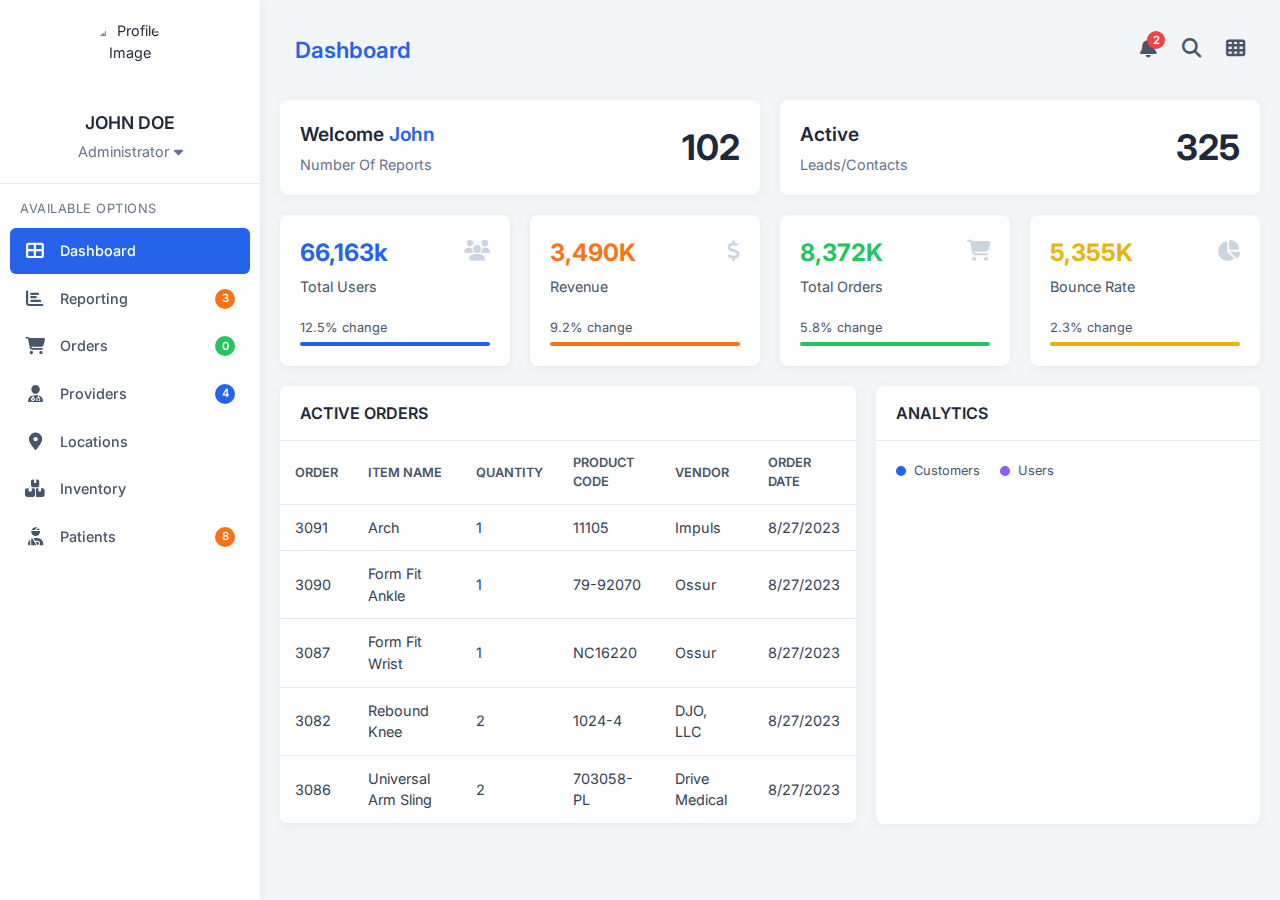
==== blue-dashboard.html @ a7ea46a5 "Add files via upload" ====
<!DOCTYPE html>
<html lang="en">
<head>
    <meta charset="UTF-8">
    <meta name="viewport" content="width=device-width, initial-scale=1.0">
    <title>DataViz Dashboard</title>
    <link rel="stylesheet" href="blue-dashboard.css">
    <!-- Font Awesome for icons -->
    <link rel="stylesheet" href="https://cdnjs.cloudflare.com/ajax/libs/font-awesome/6.4.0/css/all.min.css">
    <!-- Chart.js for data visualization -->
    <script src="https://cdn.jsdelivr.net/npm/chart.js"></script>
</head>
<body>
    <div class="app-container">
        <!-- Left Sidebar Navigation -->
        <aside class="sidebar">
            <div class="profile-section">
                <div class="profile-image">
                    <img src="https://ui-avatars.com/api/?name=John+Doe&size=128&background=2563EB&color=fff" alt="Profile Image">
                </div>
                <div class="profile-info">
                    <h2>JOHN DOE</h2>
                    <p class="role">Administrator <i class="fas fa-caret-down"></i></p>
                </div>
            </div>
            
            <div class="nav-label">Available Options</div>
            
            <nav class="sidebar-nav">
                <ul>
                    <li class="nav-item active">
                        <a href="#dashboard">
                            <i class="fas fa-th-large"></i>
                            <span>Dashboard</span>
                        </a>
                    </li>
                    <li class="nav-item">
                        <a href="#reporting">
                            <i class="fas fa-chart-bar"></i>
                            <span>Reporting</span>
                            <span class="badge orange">3</span>
                        </a>
                    </li>
                    <li class="nav-item">
                        <a href="#orders">
                            <i class="fas fa-shopping-cart"></i>
                            <span>Orders</span>
                            <span class="badge green">0</span>
                        </a>
                    </li>
                    <li class="nav-item">
                        <a href="#providers">
                            <i class="fas fa-user-md"></i>
                            <span>Providers</span>
                            <span class="badge blue">4</span>
                        </a>
                    </li>
                    <li class="nav-item">
                        <a href="#locations">
                            <i class="fas fa-map-marker-alt"></i>
                            <span>Locations</span>
                        </a>
                    </li>
                    <li class="nav-item">
                        <a href="#inventory">
                            <i class="fas fa-boxes"></i>
                            <span>Inventory</span>
                        </a>
                    </li>
                    <li class="nav-item">
                        <a href="#patients">
                            <i class="fas fa-user-injured"></i>
                            <span>Patients</span>
                            <span class="badge orange">8</span>
                        </a>
                    </li>
                </ul>
            </nav>
        </aside>

        <!-- Main Content Area -->
        <main class="main-content">
            <!-- Top Header Bar -->
            <header class="header">
                <h1>Dashboard</h1>
                <div class="header-actions">
                    <div class="notifications">
                        <i class="fas fa-bell"></i>
                        <span class="badge red">2</span>
                    </div>
                    <div class="search">
                        <i class="fas fa-search"></i>
                    </div>
                    <div class="app-grid">
                        <i class="fas fa-th"></i>
                    </div>
                </div>
            </header>
            
            <!-- Dashboard Content -->
            <div class="dashboard-content">
                <!-- Welcome Cards -->
                <div class="welcome-stats">
                    <div class="card welcome-card">
                        <div class="welcome-info">
                            <h2>Welcome <span class="highlight">John</span></h2>
                            <p>Number Of Reports</p>
                        </div>
                        <div class="stat-number">102</div>
                    </div>
                    
                    <div class="card active-card">
                        <div class="active-info">
                            <h2>Active</h2>
                            <p>Leads/Contacts</p>
                        </div>
                        <div class="stat-number">325</div>
                    </div>
                </div>
                
                <!-- Metrics Cards -->
                <div class="metrics-grid">
                    <div class="card metric-card">
                        <div class="metric-value blue">66,163k</div>
                        <div class="metric-label">Total Users</div>
                        <div class="metric-icon">
                            <i class="fas fa-users"></i>
                        </div>
                        <div class="change-indicator blue">
                            <span class="percent">12.5% change</span>
                            <div class="indicator-bar"></div>
                        </div>
                    </div>
                    
                    <div class="card metric-card">
                        <div class="metric-value orange">3,490K</div>
                        <div class="metric-label">Revenue</div>
                        <div class="metric-icon">
                            <i class="fas fa-dollar-sign"></i>
                        </div>
                        <div class="change-indicator orange">
                            <span class="percent">9.2% change</span>
                            <div class="indicator-bar"></div>
                        </div>
                    </div>
                    
                    <div class="card metric-card">
                        <div class="metric-value green">8,372K</div>
                        <div class="metric-label">Total Orders</div>
                        <div class="metric-icon">
                            <i class="fas fa-shopping-cart"></i>
                        </div>
                        <div class="change-indicator green">
                            <span class="percent">5.8% change</span>
                            <div class="indicator-bar"></div>
                        </div>
                    </div>
                    
                    <div class="card metric-card">
                        <div class="metric-value yellow">5,355K</div>
                        <div class="metric-label">Bounce Rate</div>
                        <div class="metric-icon">
                            <i class="fas fa-chart-pie"></i>
                        </div>
                        <div class="change-indicator yellow">
                            <span class="percent">2.3% change</span>
                            <div class="indicator-bar"></div>
                        </div>
                    </div>
                </div>
                
                <!-- Orders & Analytics -->
                <div class="content-grid">
                    <div class="card orders-card">
                        <div class="card-header">
                            <h2>ACTIVE ORDERS</h2>
                        </div>
                        <div class="table-container">
                            <table class="data-table">
                                <thead>
                                    <tr>
                                        <th>Order</th>
                                        <th>Item Name</th>
                                        <th>Quantity</th>
                                        <th>Product Code</th>
                                        <th>Vendor</th>
                                        <th>Order Date</th>
                                    </tr>
                                </thead>
                                <tbody>
                                    <tr>
                                        <td>3091</td>
                                        <td>Arch</td>
                                        <td>1</td>
                                        <td>11105</td>
                                        <td>Impuls</td>
                                        <td>8/27/2023</td>
                                    </tr>
                                    <tr>
                                        <td>3090</td>
                                        <td>Form Fit Ankle</td>
                                        <td>1</td>
                                        <td>79-92070</td>
                                        <td>Ossur</td>
                                        <td>8/27/2023</td>
                                    </tr>
                                    <tr>
                                        <td>3087</td>
                                        <td>Form Fit Wrist</td>
                                        <td>1</td>
                                        <td>NC16220</td>
                                        <td>Ossur</td>
                                        <td>8/27/2023</td>
                                    </tr>
                                    <tr>
                                        <td>3082</td>
                                        <td>Rebound Knee</td>
                                        <td>2</td>
                                        <td>1024-4</td>
                                        <td>DJO, LLC</td>
                                        <td>8/27/2023</td>
                                    </tr>
                                    <tr>
                                        <td>3086</td>
                                        <td>Universal Arm Sling</td>
                                        <td>2</td>
                                        <td>703058-PL</td>
                                        <td>Drive Medical</td>
                                        <td>8/27/2023</td>
                                    </tr>
                                </tbody>
                            </table>
                        </div>
                    </div>
                    
                    <div class="card analytics-card">
                        <div class="card-header">
                            <h2>ANALYTICS</h2>
                        </div>
                        <div class="chart-container">
                            <div class="chart-legend">
                                <div class="legend-item">
                                    <span class="legend-dot blue"></span>
                                    <span>Customers</span>
                                </div>
                                <div class="legend-item">
                                    <span class="legend-dot purple"></span>
                                    <span>Users</span>
                                </div>
                            </div>
                            <canvas id="analyticsChart"></canvas>
                        </div>
                    </div>
                </div>
            </div>
        </main>
    </div>

    <script src="blue-dashboard.js"></script>
</body>
</html>
---- blue-dashboard.css ----
/* Import Google Fonts - Inter */
@import url('https://fonts.googleapis.com/css2?family=Inter:wght@300;400;500;600;700&display=swap');

/* CSS Variables */
:root {
    /* Color Palette */
    --primary: #2563EB;
    --primary-dark: #1E40AF;
    --primary-light: #3B82F6;
    --orange: #f97316;
    --green: #22c55e;
    --red: #ef4444;
    --yellow: #eab308;
    --purple: #8b5cf6;
    
    /* Neutrals */
    --white: #ffffff;
    --light-gray: #f3f4f6;
    --gray-100: #f1f5f9;
    --gray-200: #e2e8f0;
    --gray-300: #cbd5e1;
    --gray-400: #94a3b8;
    --gray-500: #64748b;
    --gray-600: #475569;
    --gray-700: #334155;
    --gray-800: #1e293b;
    --gray-900: #0f172a;
    
    /* Dimensions */
    --sidebar-width: 260px;
    --header-height: 60px;
    --card-radius: 8px;
    --shadow: 0 2px 10px rgba(0, 0, 0, 0.05);
    --transition: all 0.3s ease-in-out;
}

/* Reset & Base Styles */
* {
    margin: 0;
    padding: 0;
    box-sizing: border-box;
}

body {
    font-family: 'Inter', -apple-system, BlinkMacSystemFont, sans-serif;
    background-color: #f3f6f9;
    color: var(--gray-800);
    line-height: 1.5;
    font-size: 0.9rem;
}

a {
    text-decoration: none;
    color: inherit;
}

ul {
    list-style: none;
}

h1, h2, h3, h4, h5, h6 {
    margin: 0;
    font-weight: 600;
}

/* Layout Containers */
.app-container {
    display: flex;
    min-height: 100vh;
}

/* Sidebar Styles */
.sidebar {
    width: var(--sidebar-width);
    background-color: white;
    box-shadow: 2px 0 10px rgba(0, 0, 0, 0.05);
    position: fixed;
    top: 0;
    left: 0;
    height: 100vh;
    z-index: 100;
    overflow-y: auto;
}

.profile-section {
    padding: 20px;
    text-align: center;
    display: flex;
    flex-direction: column;
    align-items: center;
    border-bottom: 1px solid var(--gray-200);
}

.profile-image {
    width: 80px;
    height: 80px;
    border-radius: 50%;
    overflow: hidden;
    margin-bottom: 10px;
}

.profile-image img {
    width: 100%;
    height: 100%;
    object-fit: cover;
}

.profile-info h2 {
    font-size: 1.1rem;
    color: var(--gray-800);
    margin-bottom: 5px;
}

.profile-info .role {
    color: var(--gray-500);
    font-size: 0.9rem;
    display: flex;
    align-items: center;
    justify-content: center;
    gap: 5px;
}

.nav-label {
    padding: 15px 20px 10px;
    color: var(--gray-500);
    font-size: 0.8rem;
    text-transform: uppercase;
    letter-spacing: 0.5px;
}

.sidebar-nav {
    padding: 0 10px;
}

.nav-item {
    margin-bottom: 2px;
    position: relative;
}

.nav-item a {
    display: flex;
    align-items: center;
    padding: 12px 15px;
    color: var(--gray-600);
    border-radius: 6px;
    font-weight: 500;
    position: relative;
}

.nav-item a i {
    font-size: 1.1rem;
    margin-right: 15px;
    width: 20px;
    text-align: center;
}

.nav-item a:hover {
    background-color: var(--gray-100);
    color: var(--primary);
}

.nav-item.active a {
    background-color: var(--primary);
    color: white;
}

.badge {
    display: inline-flex;
    align-items: center;
    justify-content: center;
    width: 20px;
    height: 20px;
    border-radius: 50%;
    font-size: 0.7rem;
    font-weight: 600;
    margin-left: auto;
    color: white;
}

.badge.orange {
    background-color: var(--orange);
}

.badge.green {
    background-color: var(--green);
}

.badge.blue {
    background-color: var(--primary);
}

.badge.red {
    background-color: var(--red);
}

/* Main Content Area */
.main-content {
    flex: 1;
    margin-left: var(--sidebar-width);
    padding: 20px;
}

/* Header Styles */
.header {
    display: flex;
    justify-content: space-between;
    align-items: center;
    height: var(--header-height);
    padding: 0 15px;
    margin-bottom: 20px;
}

.header h1 {
    font-size: 1.4rem;
    color: var(--primary);
    font-weight: 600;
}

.header-actions {
    display: flex;
    align-items: center;
    gap: 25px;
}

.header-actions i {
    font-size: 1.2rem;
    color: var(--gray-600);
    cursor: pointer;
}

.notifications {
    position: relative;
}

.notifications .badge {
    position: absolute;
    top: -8px;
    right: -8px;
    width: 18px;
    height: 18px;
}

/* Card Styles */
.card {
    background-color: white;
    border-radius: var(--card-radius);
    box-shadow: var(--shadow);
    overflow: hidden;
    transition: var(--transition);
}

.card:hover {
    box-shadow: 0 5px 15px rgba(0, 0, 0, 0.08);
    transform: translateY(-2px);
}

/* Welcome Cards Layout */
.welcome-stats {
    display: grid;
    grid-template-columns: 1fr 1fr;
    gap: 20px;
    margin-bottom: 20px;
}

.welcome-card, .active-card {
    padding: 20px;
    display: flex;
    justify-content: space-between;
    align-items: center;
}

.welcome-info h2, .active-info h2 {
    font-size: 1.2rem;
    margin-bottom: 5px;
}

.welcome-info p, .active-info p {
    color: var(--gray-500);
    font-size: 0.9rem;
}

.highlight {
    color: var(--primary);
}

.stat-number {
    font-size: 2.2rem;
    font-weight: 700;
    color: var(--gray-800);
}

/* Metrics Grid Layout */
.metrics-grid {
    display: grid;
    grid-template-columns: repeat(4, 1fr);
    gap: 20px;
    margin-bottom: 20px;
}

.metric-card {
    padding: 20px;
    position: relative;
}

.metric-value {
    font-size: 1.5rem;
    font-weight: 700;
    margin-bottom: 5px;
}

.metric-value.blue {
    color: var(--primary);
}

.metric-value.orange {
    color: var(--orange);
}

.metric-value.green {
    color: var(--green);
}

.metric-value.yellow {
    color: var(--yellow);
}

.metric-label {
    color: var(--gray-600);
    font-size: 0.9rem;
}

.metric-icon {
    position: absolute;
    top: 20px;
    right: 20px;
    color: var(--gray-300);
    font-size: 1.3rem;
}

.change-indicator {
    margin-top: 20px;
}

.change-indicator .percent {
    display: block;
    font-size: 0.8rem;
    color: var(--gray-600);
    margin-bottom: 5px;
}

.indicator-bar {
    height: 4px;
    border-radius: 2px;
    width: 100%;
}

.change-indicator.blue .indicator-bar {
    background-color: var(--primary);
}

.change-indicator.orange .indicator-bar {
    background-color: var(--orange);
}

.change-indicator.green .indicator-bar {
    background-color: var(--green);
}

.change-indicator.yellow .indicator-bar {
    background-color: var(--yellow);
}

/* Orders & Analytics Layout */
.content-grid {
    display: grid;
    grid-template-columns: 3fr 2fr;
    gap: 20px;
}

.card-header {
    padding: 15px 20px;
    border-bottom: 1px solid var(--gray-200);
}

.card-header h2 {
    font-size: 1rem;
    font-weight: 600;
    color: var(--gray-800);
}

/* Table Styles */
.table-container {
    overflow-x: auto;
}

.data-table {
    width: 100%;
    border-collapse: collapse;
}

.data-table th,
.data-table td {
    padding: 12px 15px;
    text-align: left;
    border-bottom: 1px solid var(--gray-200);
}

.data-table th {
    font-weight: 600;
    color: var(--gray-600);
    font-size: 0.8rem;
    text-transform: uppercase;
}

.data-table td {
    color: var(--gray-700);
}

.data-table tbody tr:hover {
    background-color: var(--gray-100);
}

/* Chart Styles */
.chart-container {
    padding: 20px;
    height: 350px;
}

.chart-legend {
    display: flex;
    margin-bottom: 15px;
    gap: 20px;
}

.legend-item {
    display: flex;
    align-items: center;
    gap: 8px;
    font-size: 0.8rem;
    color: var(--gray-600);
}

.legend-dot {
    display: inline-block;
    width: 10px;
    height: 10px;
    border-radius: 50%;
}

.legend-dot.blue {
    background-color: var(--primary);
}

.legend-dot.purple {
    background-color: var(--purple);
}

/* Responsive Styles */
@media (max-width: 1200px) {
    .metrics-grid {
        grid-template-columns: repeat(2, 1fr);
    }
    
    .content-grid {
        grid-template-columns: 1fr;
    }
}

@media (max-width: 768px) {
    .sidebar {
        width: 0;
        transition: var(--transition);
    }
    
    .sidebar.show {
        width: var(--sidebar-width);
    }
    
    .main-content {
        margin-left: 0;
    }
    
    .welcome-stats {
        grid-template-columns: 1fr;
    }
    
    .metrics-grid {
        grid-template-columns: 1fr;
    }
    
    .mobile-menu-toggle {
        display: block;
        margin-right: 10px;
    }
}
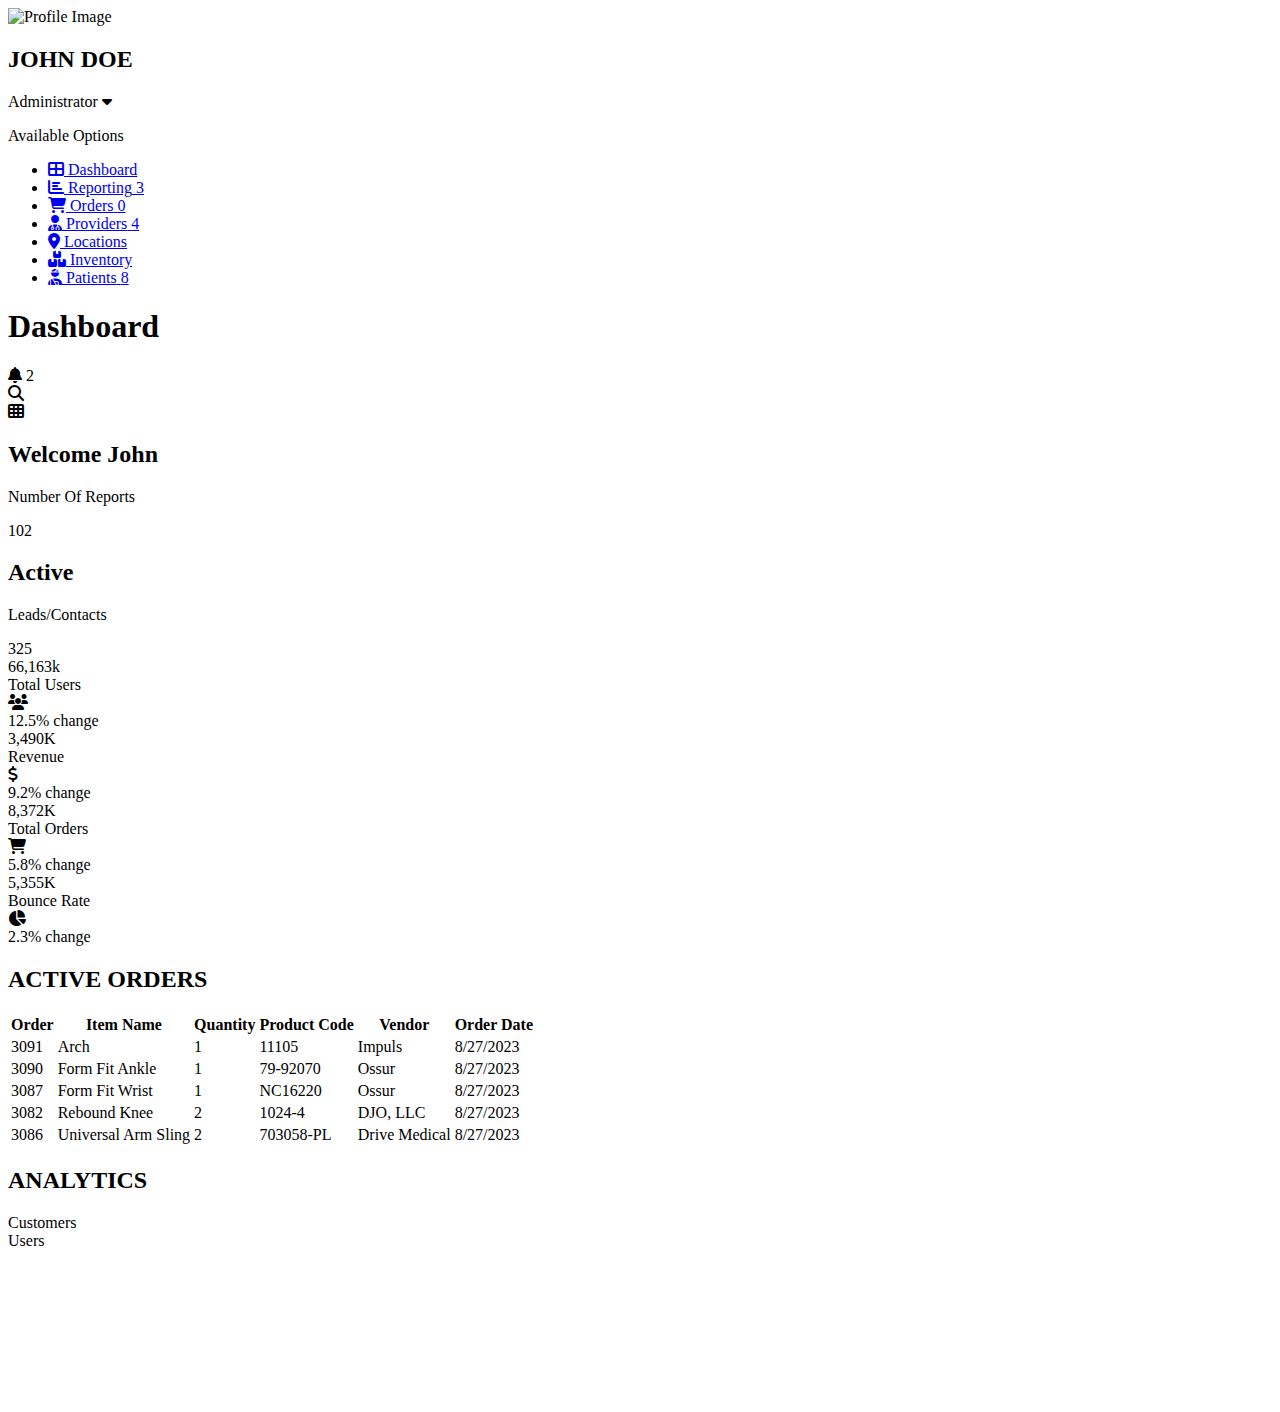
==== commit e7a6f17c: "Update blue-dashboard.html" ====
--- a/blue-dashboard.html
+++ b/blue-dashboard.html
@@ -4,7 +4,7 @@
     <meta charset="UTF-8">
     <meta name="viewport" content="width=device-width, initial-scale=1.0">
     <title>DataViz Dashboard</title>
-    <link rel="stylesheet" href="blue-dashboard.css">
+    <link rel="stylesheet" href="style.css">
     <!-- Font Awesome for icons -->
     <link rel="stylesheet" href="https://cdnjs.cloudflare.com/ajax/libs/font-awesome/6.4.0/css/all.min.css">
     <!-- Chart.js for data visualization -->
@@ -258,4 +258,4 @@
 
     <script src="blue-dashboard.js"></script>
 </body>
-</html>+</html>
